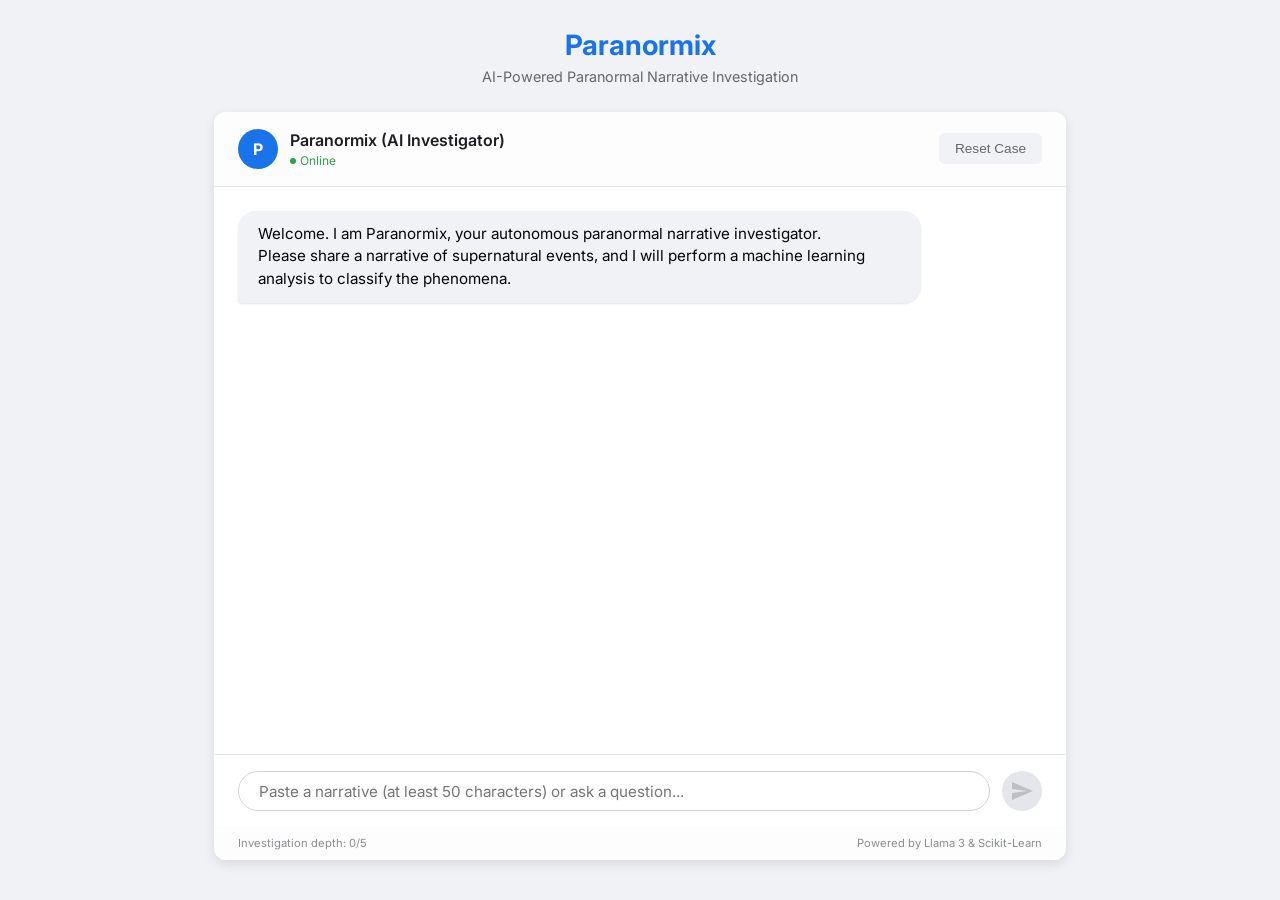
==== docs/index.html @ b9f0527e "Initial commit: Pure Chatbot Architecture with Memory" ====
<!DOCTYPE html>
<html lang="en">
<head>
    <meta charset="UTF-8">
    <meta name="viewport" content="width=device-width, initial-scale=1.0">
    <title>Paranormix - AI Investigator</title>
    <link rel="stylesheet" href="style.css">
    <link href="https://fonts.googleapis.com/css2?family=Inter:wght@400;500;600&display=swap" rel="stylesheet">
</head>
<body>
    <div class="container">
        <header>
            <h1>Paranormix</h1>
            <p class="subtitle">AI-Powered Paranormal Narrative Investigation</p>
        </header>

        <main class="chat-container">
            <!-- Central Chat Panel -->
            <section class="chat-panel" id="chatPanel">
                <div class="chat-header">
                    <div class="bot-info">
                        <div class="bot-avatar">P</div>
                        <div class="bot-status">
                            <span class="bot-name">Paranormix (AI Investigator)</span>
                            <span class="status-indicator">Online</span>
                        </div>
                    </div>
                    <button id="resetBtn" class="reset-btn">Reset Case</button>
                </div>
                
                <div id="chatMessages" class="chat-messages">
                    <div class="chat-message ai">
                        <div class="message-bubble ai">Welcome. I am Paranormix, your autonomous paranormal narrative investigator. 
Please share a narrative of supernatural events, and I will perform a machine learning analysis to classify the phenomena.</div>
                    </div>
                </div>

                <div id="suggestedQuestions" class="suggested-questions" style="display:none;">
                    <p class="suggested-label">Suggested follow-ups:</p>
                    <div id="suggestedButtons"></div>
                </div>
                
                <div class="chat-input-area">
                    <textarea 
                        id="chatInput" 
                        placeholder="Paste a narrative (at least 50 characters) or ask a question..."
                        rows="1"
                    ></textarea>
                    <button id="chatSendBtn" disabled>
                        <svg viewBox="0 0 24 24" width="24" height="24">
                            <path fill="currentColor" d="M2.01 21L23 12 2.01 3 2 10l15 2-15 2z"></path>
                        </svg>
                    </button>
                </div>
                
                <div class="chat-footer">
                    <span id="turnCounter">Investigation depth: 0/5</span>
                    <span class="disclaimer">Powered by Llama 3 & Scikit-Learn</span>
                </div>
            </section>
        </main>
    </div>

    <!-- Results Template (Hidden, used by JS to inject analysis into bubbles) -->
    <template id="reportTemplate">
        <div class="investigation-report">
            <div class="report-header">INVESTIGATION REPORT</div>
            <div class="report-main">
                <div class="report-field">
                    <span class="field-label">Primary Entity:</span>
                    <span class="field-value highlight" id="reportPrediction"></span>
                </div>
                <div class="report-field">
                    <span class="field-label">Confidence:</span>
                    <span class="field-value" id="reportConfidence"></span>
                </div>
                <div class="report-signals">
                    <span class="field-label">Detected Signals:</span>
                    <div class="signal-tags" id="reportSignals"></div>
                </div>
            </div>
        </div>
    </template>

    <script src="app.js"></script>
</body>
</html>
---- docs/style.css ----
* {
    margin: 0;
    padding: 0;
    box-sizing: border-box;
}

body {
    font-family: 'Inter', -apple-system, BlinkMacSystemFont, 'Segoe UI', sans-serif;
    background-color: #f0f2f5;
    color: #1c1e21;
    line-height: 1.5;
    height: 100vh;
}

.container {
    max-width: 900px;
    margin: 0 auto;
    padding: 1.5rem;
    height: 100%;
    display: flex;
    flex-direction: column;
}

header {
    text-align: center;
    margin-bottom: 1.5rem;
}

header h1 {
    font-size: 1.75rem;
    font-weight: 700;
    color: #1a73e8;
}

.subtitle {
    font-size: 0.9rem;
    color: #65676b;
}

/* Chat Container */
.chat-container {
    flex: 1;
    background: white;
    border-radius: 12px;
    box-shadow: 0 4px 12px rgba(0,0,0,0.1);
    display: flex;
    flex-direction: column;
    overflow: hidden;
    margin-bottom: 1rem;
}

.chat-panel {
    display: flex;
    flex-direction: column;
    height: 100%;
}

.chat-header {
    padding: 1rem 1.5rem;
    border-bottom: 1px solid #e5e5e5;
    display: flex;
    justify-content: space-between;
    align-items: center;
    background: #fdfdfd;
}

.bot-info {
    display: flex;
    align-items: center;
    gap: 0.75rem;
}

.bot-avatar {
    width: 40px;
    height: 40px;
    background: #1a73e8;
    color: white;
    border-radius: 50%;
    display: flex;
    align-items: center;
    justify-content: center;
    font-weight: 700;
}

.bot-status {
    display: flex;
    flex-direction: column;
}

.bot-name {
    font-weight: 600;
    font-size: 1rem;
}

.status-indicator {
    font-size: 0.75rem;
    color: #31a24c;
    display: flex;
    align-items: center;
    gap: 0.25rem;
}

.status-indicator::before {
    content: '';
    width: 6px;
    height: 6px;
    background: currentColor;
    border-radius: 50%;
}

.reset-btn {
    padding: 0.5rem 1rem;
    font-size: 0.85rem;
    background: #f0f2f5;
    color: #65676b;
    border: none;
    border-radius: 6px;
    cursor: pointer;
    font-weight: 500;
}

.reset-btn:hover {
    background: #e4e6eb;
}

/* Messages Area */
.chat-messages {
    flex: 1;
    padding: 1.5rem;
    overflow-y: auto;
    display: flex;
    flex-direction: column;
    gap: 1rem;
    background: #fff;
}

.chat-message {
    display: flex;
    flex-direction: column;
    max-width: 85%;
}

.chat-message.ai {
    align-self: flex-start;
}

.chat-message.user {
    align-self: flex-end;
}

.message-bubble {
    padding: 0.75rem 1.25rem;
    border-radius: 18px;
    font-size: 0.95rem;
    box-shadow: 0 1px 2px rgba(0,0,0,0.1);
    white-space: pre-wrap;
}

.message-bubble.ai {
    background: #f0f2f5;
    color: #050505;
    border-bottom-left-radius: 4px;
}

.message-bubble.user {
    background: #1a73e8;
    color: white;
    border-bottom-right-radius: 4px;
}

/* Investigation Report Bubble */
.investigation-report {
    background: #fff;
    border: 1px solid #e0e0e0;
    border-radius: 12px;
    margin-top: 0.75rem;
    overflow: hidden;
    width: 100%;
    max-width: 400px;
}

.report-header {
    background: #1c1e21;
    color: #fff;
    padding: 0.5rem 1rem;
    font-size: 0.75rem;
    font-weight: 700;
    letter-spacing: 1px;
}

.report-main {
    padding: 1rem;
}

.report-field {
    display: flex;
    justify-content: space-between;
    margin-bottom: 0.5rem;
    font-size: 0.9rem;
}

.field-label {
    color: #65676b;
}

.field-value {
    font-weight: 600;
}

.field-value.highlight {
    color: #1a73e8;
    text-transform: uppercase;
}

.signal-tags {
    display: flex;
    flex-wrap: wrap;
    gap: 0.4rem;
    margin-top: 0.5rem;
}

.signal-tag {
    background: #e7f3ff;
    color: #1877f2;
    padding: 0.1rem 0.6rem;
    border-radius: 10px;
    font-size: 0.75rem;
    font-weight: 500;
}

/* Suggested Questions */
.suggested-questions {
    padding: 0.75rem 1.5rem;
    background: #fdfdfd;
    border-top: 1px solid #f0f2f5;
}

.suggested-label {
    font-size: 0.75rem;
    color: #65676b;
    margin-bottom: 0.5rem;
}

.suggested-btn {
    display: inline-block;
    padding: 0.4rem 0.8rem;
    background: #fff;
    border: 1px solid #1a73e8;
    color: #1a73e8;
    border-radius: 16px;
    font-size: 0.8rem;
    margin-right: 0.5rem;
    margin-bottom: 0.4rem;
    cursor: pointer;
    transition: all 0.2s;
}

.suggested-btn:hover {
    background: #1a73e8;
    color: #fff;
}

/* Input Area */
.chat-input-area {
    padding: 1rem 1.5rem;
    border-top: 1px solid #e5e5e5;
    display: flex;
    align-items: flex-end;
    gap: 0.75rem;
    background: #fff;
}

#chatInput {
    flex: 1;
    border: 1px solid #ced4da;
    border-radius: 20px;
    padding: 0.6rem 1.25rem;
    font-family: inherit;
    font-size: 0.95rem;
    resize: none;
    max-height: 120px;
    background: #fff;
    color: #333;
}

#chatInput:focus {
    outline: none;
    border-color: #1a73e8;
}

#chatSendBtn {
    width: 40px;
    height: 40px;
    border-radius: 50%;
    border: none;
    background: #1a73e8;
    color: white;
    display: flex;
    align-items: center;
    justify-content: center;
    cursor: pointer;
    transition: opacity 0.2s;
}

#chatSendBtn:disabled {
    background: #e4e6eb;
    color: #bcc0c4;
    cursor: not-allowed;
}

.chat-footer {
    padding: 0.5rem 1.5rem;
    display: flex;
    justify-content: space-between;
    font-size: 0.7rem;
    color: #8a8d91;
    background: #fdfdfd;
}
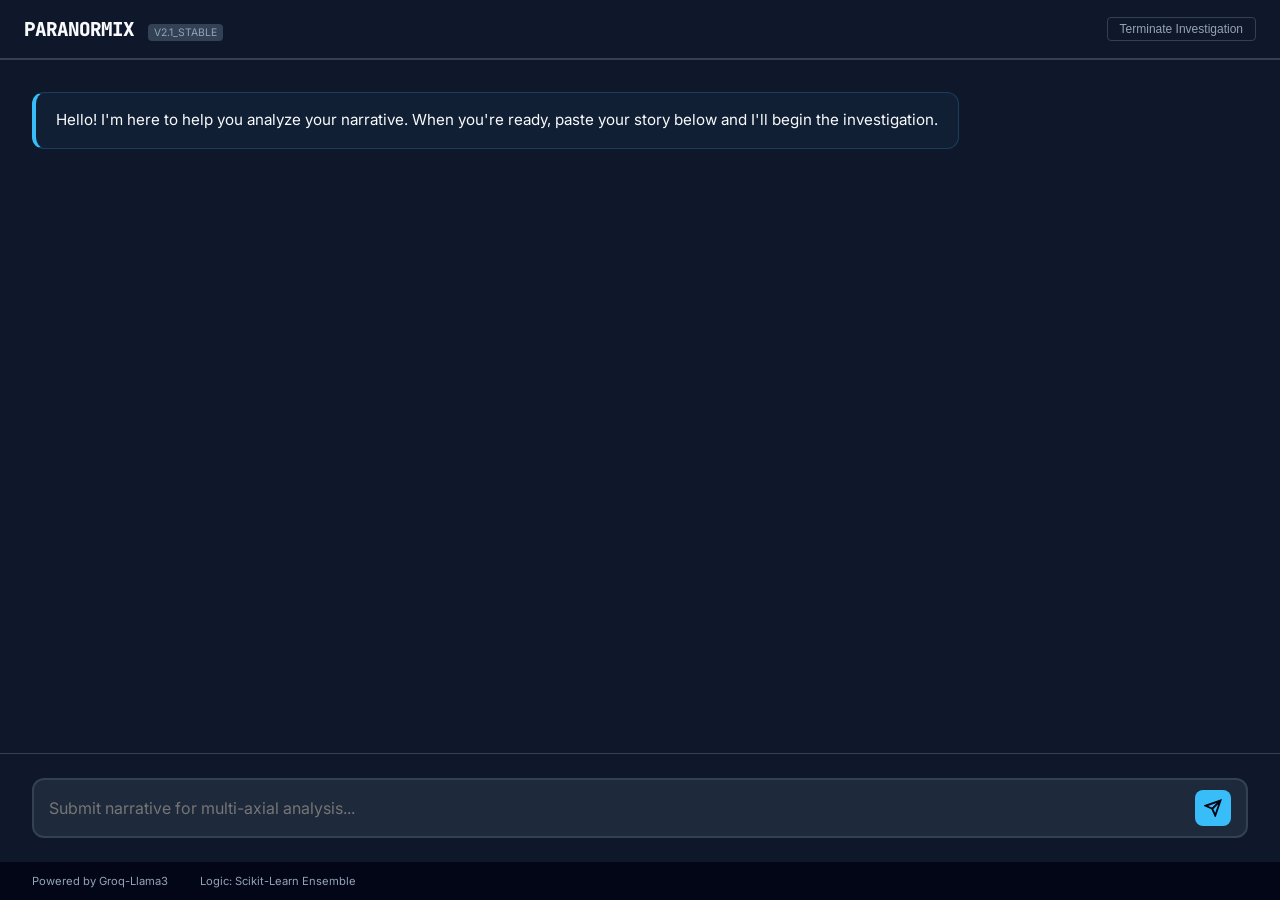
==== commit c0bf77d1: "Docs: Complete synchronization of documentation and assets for V2.1 Diagnostic Terminal" ====
--- a/docs/index.html
+++ b/docs/index.html
@@ -1,82 +1,99 @@
-<!DOCTYPE html>
+<!doctype html>
 <html lang="en">
 <head>
-    <meta charset="UTF-8">
-    <meta name="viewport" content="width=device-width, initial-scale=1.0">
-    <title>Paranormix - AI Investigator</title>
-    <link rel="stylesheet" href="style.css">
-    <link href="https://fonts.googleapis.com/css2?family=Inter:wght@400;500;600&display=swap" rel="stylesheet">
+    <meta charset="UTF-8" />
+    <meta name="viewport" content="width=device-width, initial-scale=1.0" />
+    <title>Paranormix | Diagnostic Terminal</title>
+    <link rel="stylesheet" href="style.css" />
+    <link href="https://fonts.googleapis.com/css2?family=Inter:wght@400;500;600;800&family=JetBrains+Mono:wght@400;700&display=swap" rel="stylesheet" />
 </head>
 <body>
-    <div class="container">
-        <header>
-            <h1>Paranormix</h1>
-            <p class="subtitle">AI-Powered Paranormal Narrative Investigation</p>
+    <div class="app-shell">
+        <header class="main-header">
+            <div class="brand">
+                <span class="logo-text">PARANORMIX</span>
+                <span class="status-pill">V2.1_STABLE</span>
+            </div>
+            <div class="header-controls">
+                <button id="resetBtn" class="reset-link">Terminate Investigation</button>
+            </div>
         </header>
 
-        <main class="chat-container">
-            <!-- Central Chat Panel -->
-            <section class="chat-panel" id="chatPanel">
-                <div class="chat-header">
-                    <div class="bot-info">
-                        <div class="bot-avatar">P</div>
-                        <div class="bot-status">
-                            <span class="bot-name">Paranormix (AI Investigator)</span>
-                            <span class="status-indicator">Online</span>
-                        </div>
-                    </div>
-                    <button id="resetBtn" class="reset-btn">Reset Case</button>
+        <main class="main-layout">
+            <!-- Left Panel: Diagnostic Dashboard (Populates on first run) -->
+            <section id="diagnosticDashboard" class="dashboard-hidden">
+                <!-- Injected via app.js -->
+            </section>
+
+            <!-- Right Panel: Conversation Terminal -->
+            <section class="terminal-panel">
+                <div id="chatContainer" class="terminal-output">
+                    <!-- Messages appear here -->
                 </div>
-                
-                <div id="chatMessages" class="chat-messages">
-                    <div class="chat-message ai">
-                        <div class="message-bubble ai">Welcome. I am Paranormix, your autonomous paranormal narrative investigator. 
-Please share a narrative of supernatural events, and I will perform a machine learning analysis to classify the phenomena.</div>
+
+                <div class="terminal-input-group">
+                    <div class="input-wrapper">
+                        <textarea id="userInput" placeholder="Submit narrative for multi-axial analysis..." rows="1"></textarea>
+                        <button id="sendBtn" class="primary-action">
+                            <svg width="18" height="18" viewBox="0 0 24 24" fill="none" stroke="currentColor" stroke-width="2.5">
+                                <path d="M22 2L11 13M22 2l-7 20-4-9-9-4 20-7z"/>
+                            </svg>
+                        </button>
                     </div>
                 </div>
 
-                <div id="suggestedQuestions" class="suggested-questions" style="display:none;">
-                    <p class="suggested-label">Suggested follow-ups:</p>
-                    <div id="suggestedButtons"></div>
-                </div>
-                
-                <div class="chat-input-area">
-                    <textarea 
-                        id="chatInput" 
-                        placeholder="Paste a narrative (at least 50 characters) or ask a question..."
-                        rows="1"
-                    ></textarea>
-                    <button id="chatSendBtn" disabled>
-                        <svg viewBox="0 0 24 24" width="24" height="24">
-                            <path fill="currentColor" d="M2.01 21L23 12 2.01 3 2 10l15 2-15 2z"></path>
-                        </svg>
-                    </button>
-                </div>
-                
-                <div class="chat-footer">
-                    <span id="turnCounter">Investigation depth: 0/5</span>
-                    <span class="disclaimer">Powered by Llama 3 & Scikit-Learn</span>
-                </div>
+                <footer class="terminal-footer">
+                    <div class="footer-meta">
+                        <span class="meta-item">Powered by Groq-Llama3</span>
+                        <span class="meta-item">Logic: Scikit-Learn Ensemble</span>
+                    </div>
+                </footer>
             </section>
         </main>
     </div>
 
-    <!-- Results Template (Hidden, used by JS to inject analysis into bubbles) -->
-    <template id="reportTemplate">
-        <div class="investigation-report">
-            <div class="report-header">INVESTIGATION REPORT</div>
-            <div class="report-main">
-                <div class="report-field">
-                    <span class="field-label">Primary Entity:</span>
-                    <span class="field-value highlight" id="reportPrediction"></span>
+    <!-- Dashboard Template -->
+    <template id="dashboardTemplate">
+        <div class="report-container">
+            <div class="report-top">
+                <div class="prediction-block">
+                    <span class="label-mono">PRIMARY_DIAGNOSIS</span>
+                    <h1 id="dashPrediction">NARRATIVE_UNDETERMINED</h1>
                 </div>
-                <div class="report-field">
-                    <span class="field-label">Confidence:</span>
-                    <span class="field-value" id="reportConfidence"></span>
+                <div class="certainty-block">
+                    <div id="dashCertainty" class="cert-pill">MEASURING_STABILITY...</div>
                 </div>
-                <div class="report-signals">
-                    <span class="field-label">Detected Signals:</span>
-                    <div class="signal-tags" id="reportSignals"></div>
+            </div>
+
+            <div class="report-body">
+                <div class="report-card">
+                    <h3 class="card-title">Class Distribution</h3>
+                    <div class="chart-box" id="chartClassScore"></div>
+                </div>
+
+                <div class="report-card">
+                    <h3 class="card-title">Categorical Drivers</h3>
+                    <div class="check-box-group" id="chartDrivers"></div>
+                </div>
+
+                <div class="report-card">
+                    <h3 class="card-title">Signal Contribution</h3>
+                    <div class="stacked-bar" id="chartContribution"></div>
+                    <div class="legend-group">
+                        <span class="legend-item"><i class="sq psych"></i> Cognitive / Information</span>
+                        <span class="legend-item"><i class="sq visual"></i> Visual / Optical</span>
+                        <span class="legend-item"><i class="sq phys"></i> Kinetic / Physical</span>
+                    </div>
+                </div>
+
+                <div class="report-card">
+                    <h3 class="card-title">Classification Margin</h3>
+                    <div class="margin-list" id="chartMargins"></div>
+                </div>
+
+                <div class="report-card full-span">
+                    <h3 class="card-title">Global Validation Heatmap (ML Overlap)</h3>
+                    <div class="heatmap" id="chartHeatmap"></div>
                 </div>
             </div>
         </div>
--- a/docs/style.css
+++ b/docs/style.css
@@ -1,318 +1,230 @@
-* {
-    margin: 0;
-    padding: 0;
-    box-sizing: border-box;
-}
+:root {
+    --bg-deep: #020617;
+    --bg-surface: #0f172a;
+    --bg-card: #1e293b;
+    --border: #334155;
+    --primary: #38bdf8;
+    --primary-bright: #7dd3fc;
+    --text-main: #f8fafc;
+    --text-dim: #94a3b8;
+    --font-mono: 'JetBrains Mono', monospace;
+    --font-sans: 'Inter', sans-serif;
+    
+    /* Diagnostic Colors */
+    --c-psych: #8b5cf6;
+    --c-sens: #06b6d4;
+    --c-phys: #f43f5e;
+    --c-warn: #f59e0b;
+}
+
+* { box-sizing: border-box; margin: 0; padding: 0; }
 
 body {
-    font-family: 'Inter', -apple-system, BlinkMacSystemFont, 'Segoe UI', sans-serif;
-    background-color: #f0f2f5;
-    color: #1c1e21;
-    line-height: 1.5;
+    background-color: var(--bg-deep);
+    color: var(--text-main);
+    font-family: var(--font-sans);
     height: 100vh;
-}
-
-.container {
-    max-width: 900px;
-    margin: 0 auto;
-    padding: 1.5rem;
-    height: 100%;
+    overflow: hidden;
+}
+
+/* App Shell Layout */
+.app-shell {
     display: flex;
     flex-direction: column;
-}
-
-header {
-    text-align: center;
-    margin-bottom: 1.5rem;
-}
-
-header h1 {
-    font-size: 1.75rem;
-    font-weight: 700;
-    color: #1a73e8;
-}
-
-.subtitle {
-    font-size: 0.9rem;
-    color: #65676b;
-}
-
-/* Chat Container */
-.chat-container {
-    flex: 1;
-    background: white;
-    border-radius: 12px;
-    box-shadow: 0 4px 12px rgba(0,0,0,0.1);
-    display: flex;
-    flex-direction: column;
-    overflow: hidden;
-    margin-bottom: 1rem;
-}
-
-.chat-panel {
-    display: flex;
-    flex-direction: column;
-    height: 100%;
-}
-
-.chat-header {
-    padding: 1rem 1.5rem;
-    border-bottom: 1px solid #e5e5e5;
+    height: 100vh;
+}
+
+.main-header {
+    height: 60px;
+    background: var(--bg-surface);
+    border-bottom: 2px solid var(--border);
     display: flex;
     justify-content: space-between;
     align-items: center;
-    background: #fdfdfd;
-}
-
-.bot-info {
+    padding: 0 1.5rem;
+    flex-shrink: 0;
+}
+
+.logo-text { font-family: var(--font-mono); font-weight: 800; letter-spacing: -1px; font-size: 1.2rem; }
+.status-pill { font-size: 0.65rem; background: var(--border); padding: 2px 6px; border-radius: 4px; margin-left: 10px; color: var(--text-dim); }
+
+.reset-link { 
+    background: transparent; border: 1px solid var(--border); 
+    color: var(--text-dim); padding: 4px 12px; border-radius: 4px; 
+    font-size: 0.75rem; cursor: pointer; transition: all 0.2s;
+}
+.reset-link:hover { border-color: var(--text-main); color: var(--text-main); }
+
+/* Main Layout: Split Screen */
+.main-layout {
+    display: flex;
+    flex: 1;
+    overflow: hidden;
+}
+
+/* Dashboard Panel (Left) */
+#diagnosticDashboard {
+    flex: 1;
+    background: var(--bg-deep);
+    border-right: 2px solid var(--border);
+    overflow-y: auto;
+    padding: 2rem;
+    transition: all 0.4s cubic-bezier(0.4, 0, 0.2, 1);
+}
+
+.dashboard-hidden {
+    flex: 0 !important;
+    padding: 0 !important;
+    border-right: none !important;
+    opacity: 0;
+    pointer-events: none;
+}
+
+/* Terminal Panel (Right) */
+.terminal-panel {
+    flex: 1;
+    display: flex;
+    flex-direction: column;
+    background: var(--bg-surface);
+    position: relative;
+    max-width: 800px;
+}
+
+/* Case when dashboard is hidden: take full width (but centered) */
+.dashboard-hidden + .terminal-panel {
+    max-width: none;
+}
+
+.terminal-output {
+    flex: 1;
+    overflow-y: auto;
+    padding: 2rem;
+    display: flex;
+    flex-direction: column;
+    gap: 1.5rem;
+    scrollbar-width: thin;
+    scrollbar-color: var(--border) transparent;
+}
+
+.message {
+    max-width: 85%;
+    padding: 1rem 1.25rem;
+    border-radius: 12px;
+    font-size: 0.95rem;
+    line-height: 1.5;
+}
+
+.user { align-self: flex-end; background: var(--bg-card); border: 1px solid var(--border); color: var(--text-main); }
+.ai { 
+    align-self: flex-start; background: rgba(56, 189, 248, 0.05); 
+    border: 1px solid rgba(56, 189, 248, 0.2); border-left: 4px solid var(--primary); 
+    color: var(--text-main); 
+}
+
+/* Input Area */
+.terminal-input-group {
+    padding: 1.5rem 2rem;
+    background: var(--bg-surface);
+    border-top: 1px solid var(--border);
+}
+
+.input-wrapper {
+    background: var(--bg-card);
+    border: 2px solid var(--border);
+    border-radius: 12px;
+    padding: 10px 15px;
     display: flex;
     align-items: center;
-    gap: 0.75rem;
-}
-
-.bot-avatar {
-    width: 40px;
-    height: 40px;
-    background: #1a73e8;
-    color: white;
-    border-radius: 50%;
-    display: flex;
-    align-items: center;
-    justify-content: center;
-    font-weight: 700;
-}
-
-.bot-status {
-    display: flex;
-    flex-direction: column;
-}
-
-.bot-name {
-    font-weight: 600;
+    gap: 12px;
+}
+
+.input-wrapper:focus-within { border-color: var(--primary); }
+
+#userInput {
+    flex: 1;
+    background: transparent;
+    border: none;
+    color: var(--text-main);
+    resize: none;
+    outline: none;
     font-size: 1rem;
-}
-
-.status-indicator {
-    font-size: 0.75rem;
-    color: #31a24c;
-    display: flex;
-    align-items: center;
-    gap: 0.25rem;
-}
-
-.status-indicator::before {
-    content: '';
-    width: 6px;
-    height: 6px;
-    background: currentColor;
-    border-radius: 50%;
-}
-
-.reset-btn {
-    padding: 0.5rem 1rem;
-    font-size: 0.85rem;
-    background: #f0f2f5;
-    color: #65676b;
+    font-family: var(--font-sans);
+    padding: 5px 0;
+}
+
+.primary-action {
+    background: var(--primary);
+    color: var(--bg-deep);
     border: none;
-    border-radius: 6px;
-    cursor: pointer;
-    font-weight: 500;
-}
-
-.reset-btn:hover {
-    background: #e4e6eb;
-}
-
-/* Messages Area */
-.chat-messages {
-    flex: 1;
-    padding: 1.5rem;
-    overflow-y: auto;
-    display: flex;
-    flex-direction: column;
-    gap: 1rem;
-    background: #fff;
-}
-
-.chat-message {
-    display: flex;
-    flex-direction: column;
-    max-width: 85%;
-}
-
-.chat-message.ai {
-    align-self: flex-start;
-}
-
-.chat-message.user {
-    align-self: flex-end;
-}
-
-.message-bubble {
-    padding: 0.75rem 1.25rem;
-    border-radius: 18px;
-    font-size: 0.95rem;
-    box-shadow: 0 1px 2px rgba(0,0,0,0.1);
-    white-space: pre-wrap;
-}
-
-.message-bubble.ai {
-    background: #f0f2f5;
-    color: #050505;
-    border-bottom-left-radius: 4px;
-}
-
-.message-bubble.user {
-    background: #1a73e8;
-    color: white;
-    border-bottom-right-radius: 4px;
-}
-
-/* Investigation Report Bubble */
-.investigation-report {
-    background: #fff;
-    border: 1px solid #e0e0e0;
-    border-radius: 12px;
-    margin-top: 0.75rem;
-    overflow: hidden;
-    width: 100%;
-    max-width: 400px;
-}
-
-.report-header {
-    background: #1c1e21;
-    color: #fff;
-    padding: 0.5rem 1rem;
-    font-size: 0.75rem;
-    font-weight: 700;
-    letter-spacing: 1px;
-}
-
-.report-main {
-    padding: 1rem;
-}
-
-.report-field {
-    display: flex;
-    justify-content: space-between;
-    margin-bottom: 0.5rem;
-    font-size: 0.9rem;
-}
-
-.field-label {
-    color: #65676b;
-}
-
-.field-value {
-    font-weight: 600;
-}
-
-.field-value.highlight {
-    color: #1a73e8;
-    text-transform: uppercase;
-}
-
-.signal-tags {
-    display: flex;
-    flex-wrap: wrap;
-    gap: 0.4rem;
-    margin-top: 0.5rem;
-}
-
-.signal-tag {
-    background: #e7f3ff;
-    color: #1877f2;
-    padding: 0.1rem 0.6rem;
-    border-radius: 10px;
-    font-size: 0.75rem;
-    font-weight: 500;
-}
-
-/* Suggested Questions */
-.suggested-questions {
-    padding: 0.75rem 1.5rem;
-    background: #fdfdfd;
-    border-top: 1px solid #f0f2f5;
-}
-
-.suggested-label {
-    font-size: 0.75rem;
-    color: #65676b;
-    margin-bottom: 0.5rem;
-}
-
-.suggested-btn {
-    display: inline-block;
-    padding: 0.4rem 0.8rem;
-    background: #fff;
-    border: 1px solid #1a73e8;
-    color: #1a73e8;
-    border-radius: 16px;
-    font-size: 0.8rem;
-    margin-right: 0.5rem;
-    margin-bottom: 0.4rem;
-    cursor: pointer;
-    transition: all 0.2s;
-}
-
-.suggested-btn:hover {
-    background: #1a73e8;
-    color: #fff;
-}
-
-/* Input Area */
-.chat-input-area {
-    padding: 1rem 1.5rem;
-    border-top: 1px solid #e5e5e5;
-    display: flex;
-    align-items: flex-end;
-    gap: 0.75rem;
-    background: #fff;
-}
-
-#chatInput {
-    flex: 1;
-    border: 1px solid #ced4da;
-    border-radius: 20px;
-    padding: 0.6rem 1.25rem;
-    font-family: inherit;
-    font-size: 0.95rem;
-    resize: none;
-    max-height: 120px;
-    background: #fff;
-    color: #333;
-}
-
-#chatInput:focus {
-    outline: none;
-    border-color: #1a73e8;
-}
-
-#chatSendBtn {
-    width: 40px;
-    height: 40px;
-    border-radius: 50%;
-    border: none;
-    background: #1a73e8;
-    color: white;
+    border-radius: 8px;
+    width: 36px;
+    height: 36px;
     display: flex;
     align-items: center;
     justify-content: center;
     cursor: pointer;
-    transition: opacity 0.2s;
-}
-
-#chatSendBtn:disabled {
-    background: #e4e6eb;
-    color: #bcc0c4;
-    cursor: not-allowed;
-}
-
-.chat-footer {
-    padding: 0.5rem 1.5rem;
-    display: flex;
-    justify-content: space-between;
-    font-size: 0.7rem;
-    color: #8a8d91;
-    background: #fdfdfd;
-}
+    flex-shrink: 0;
+}
+.primary-action:hover { background: var(--primary-bright); }
+.primary-action:disabled { background: var(--border); cursor: not-allowed; }
+
+.terminal-footer { padding: 0.75rem 2rem; background: var(--bg-deep); font-size: 0.7rem; color: var(--text-dim); }
+.footer-meta { display: flex; gap: 2rem; }
+
+/* Dashboard Components */
+.report-container { max-width: 800px; margin: 0 auto; }
+.report-top { display: flex; justify-content: space-between; align-items: flex-end; margin-bottom: 2.5rem; border-bottom: 1px solid var(--border); padding-bottom: 1rem; }
+.label-mono { font-family: var(--font-mono); font-size: 0.7rem; color: var(--primary); display: block; margin-bottom: 5px; }
+#dashPrediction { font-size: 2rem; font-weight: 800; text-transform: uppercase; }
+.cert-pill { padding: 4px 12px; background: var(--border); border-radius: 4px; font-family: var(--font-mono); font-size: 0.85rem; }
+
+.report-body { display: grid; grid-template-columns: 1fr 1fr; gap: 1.5rem; }
+.full-span { grid-column: span 2; }
+
+.report-card { background: var(--bg-card); padding: 1.25rem; border: 1px solid var(--border); border-radius: 10px; }
+.card-title { font-size: 0.75rem; color: var(--text-dim); text-transform: uppercase; margin-bottom: 1.25rem; }
+
+/* Charts */
+.chart-box { display: flex; flex-direction: column; gap: 8px; }
+.bar-row { display: flex; align-items: center; gap: 12px; }
+.bar-lbl { font-family: var(--font-mono); font-size: 0.7rem; width: 115px; color: var(--text-dim); }
+.bar-out { flex: 1; height: 10px; background: rgba(255,255,255,0.05); border-radius: 2px; }
+.bar-in { height: 100%; background: var(--primary); width: 0; transition: width 1s ease-out; }
+
+/* Checklist */
+.check-box-group { display: flex; flex-direction: column; gap: 12px; }
+.chk-row { display: flex; align-items: center; gap: 10px; font-size: 0.85rem; }
+.chk-box { width: 16px; height: 16px; border: 2px solid var(--border); border-radius: 3px; }
+.chk-box.active { border-color: var(--primary); background: var(--primary); position: relative; }
+.chk-box.active::after { content: '✓'; position: absolute; top: -3px; left: 1px; color: var(--bg-deep); font-weight: 900; }
+
+/* Stacked bar */
+.stacked-bar { height: 36px; display: flex; border-radius: 4px; overflow: hidden; margin-bottom: 10px; }
+.seg { height: 100%; transition: width 1s ease-out; }
+
+/* Pattern Mapping */
+.Pattern_C, .psych { background: var(--c-psych); }
+.Pattern_D, .visual { background: var(--c-sens); }
+.Pattern_A, .phys { background: var(--c-phys); }
+.Pattern_B, .sensor { background: var(--c-sens); }
+
+.legend-group { display: flex; gap: 15px; }
+.legend-item { font-size: 0.7rem; color: var(--text-dim); display: flex; align-items: center; gap: 5px; }
+.sq { width: 8px; height: 8px; border-radius: 2px; }
+
+/* Heatmap */
+.heatmap { display: grid; grid-template-columns: repeat(6, 1fr); gap: 2px; }
+.h-cell { aspect-ratio: 1; display: flex; align-items: center; justify-content: center; font-family: var(--font-mono); font-size: 0.65rem; }
+.h-lbl { color: var(--text-dim); font-size: 0.6rem; text-align: right; padding-right: 4px; }
+
+/* Misc */
+.loader { width: 16px; height: 16px; border: 2px solid rgba(255,255,255,0.2); border-radius: 50%; border-top-color: var(--bg-deep); animation: spin 0.8s linear infinite; }
+@keyframes spin { to { transform: rotate(360deg); } }
+
+@media (max-width: 1024px) {
+    .main-layout { flex-direction: column; }
+    #diagnosticDashboard { flex: 0 0 50%; border-right: none; border-bottom: 2px solid var(--border); }
+    .report-body { grid-template-columns: 1fr; }
+    .full-span { grid-column: span 1; }
+    .terminal-panel { max-width: none; }
+}
